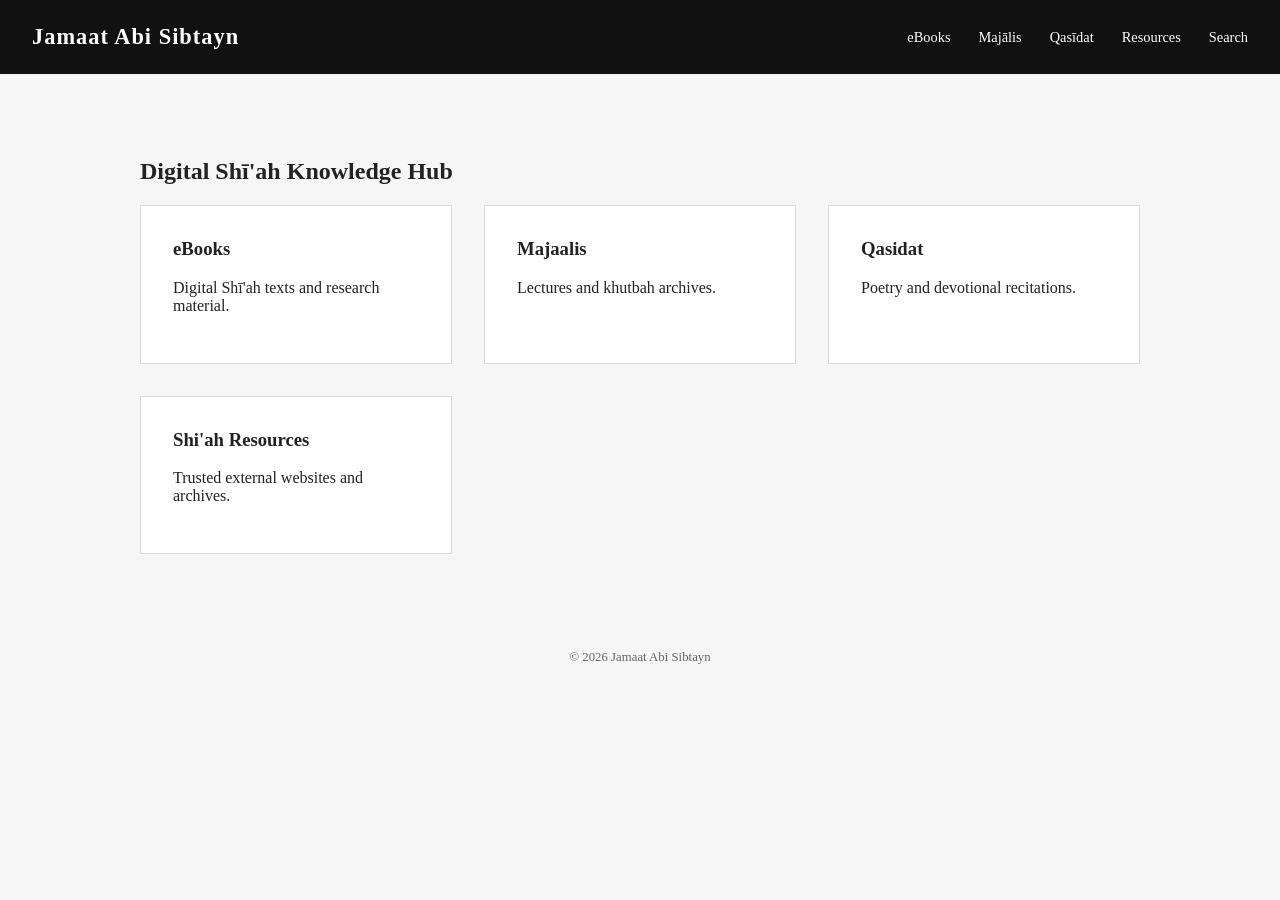
==== index.html @ 56733076 "Update index.html" ====
<!DOCTYPE html>
<html lang="en">
<head>
<meta charset="UTF-8">
<title>Jamaat Abi Sibtayn</title>
<link rel="stylesheet" href="style.css">
</head>
<body>

<header>
  <h1>Jamaat Abi Sibtayn</h1>
  <nav>
    <a href="ebooks.html">eBooks</a>
    <a href="majalis.html">Majālis</a>
    <a href="qasidat.html">Qasīdat</a>
    <a href="links.html">Resources</a>
    <a href="search.html">Search</a>
  </nav>
</header>

<main>
  <h2>Digital Shī'ah Knowledge Hub</h2>

  <div class="section-grid">
    <a href="ebooks.html" class="card">
      <h3>eBooks</h3>
      <p>Digital Shī'ah texts and research material.</p>
    </a>

    <a href="majalis.html" class="card">
      <h3>Majaalis</h3>
      <p>Lectures and khutbah archives.</p>
    </a>

    <a href="qasidat.html" class="card">
      <h3>Qasidat</h3>
      <p>Poetry and devotional recitations.</p>
    </a>

    <a href="links.html" class="card">
      <h3>Shi'ah Resources</h3>
      <p>Trusted external websites and archives.</p>
    </a>
  </div>
</main>

<footer>
  © 2026 Jamaat Abi Sibtayn
</footer>

</body>
</html>
---- style.css ----
body {
  font-family: Georgia, serif;
  margin: 0;
  background: #f6f6f6;
  color: #222;
}

header {
  background: #111;
  color: white;
  padding: 1.5rem 2rem;
  display: flex;
  justify-content: space-between;
  align-items: center;
}

header h1 {
  margin: 0;
  font-size: 1.4rem;
  letter-spacing: 1px;
}

nav a {
  color: white;
  text-decoration: none;
  margin-left: 1.5rem;
  font-size: 0.9rem;
}

main {
  padding: 4rem 2rem;
  max-width: 1000px;
  margin: auto;
}

.section-grid {
  display: grid;
  grid-template-columns: repeat(auto-fill, minmax(250px, 1fr));
  gap: 2rem;
}

.card {
  background: white;
  padding: 2rem;
  border: 1px solid #ddd;
  text-decoration: none;
  color: #222;
}

.card h3 {
  margin-top: 0;
}

.item {
  background: white;
  padding: 1rem;
  border: 1px solid #ddd;
  margin-bottom: 1rem;
}

.item h3 {
  margin-top: 0;
}

footer {
  text-align: center;
  padding: 2rem;
  font-size: 0.8rem;
  color: #666;
}

.search-container {
  max-width: 800px;
  margin: auto;
}
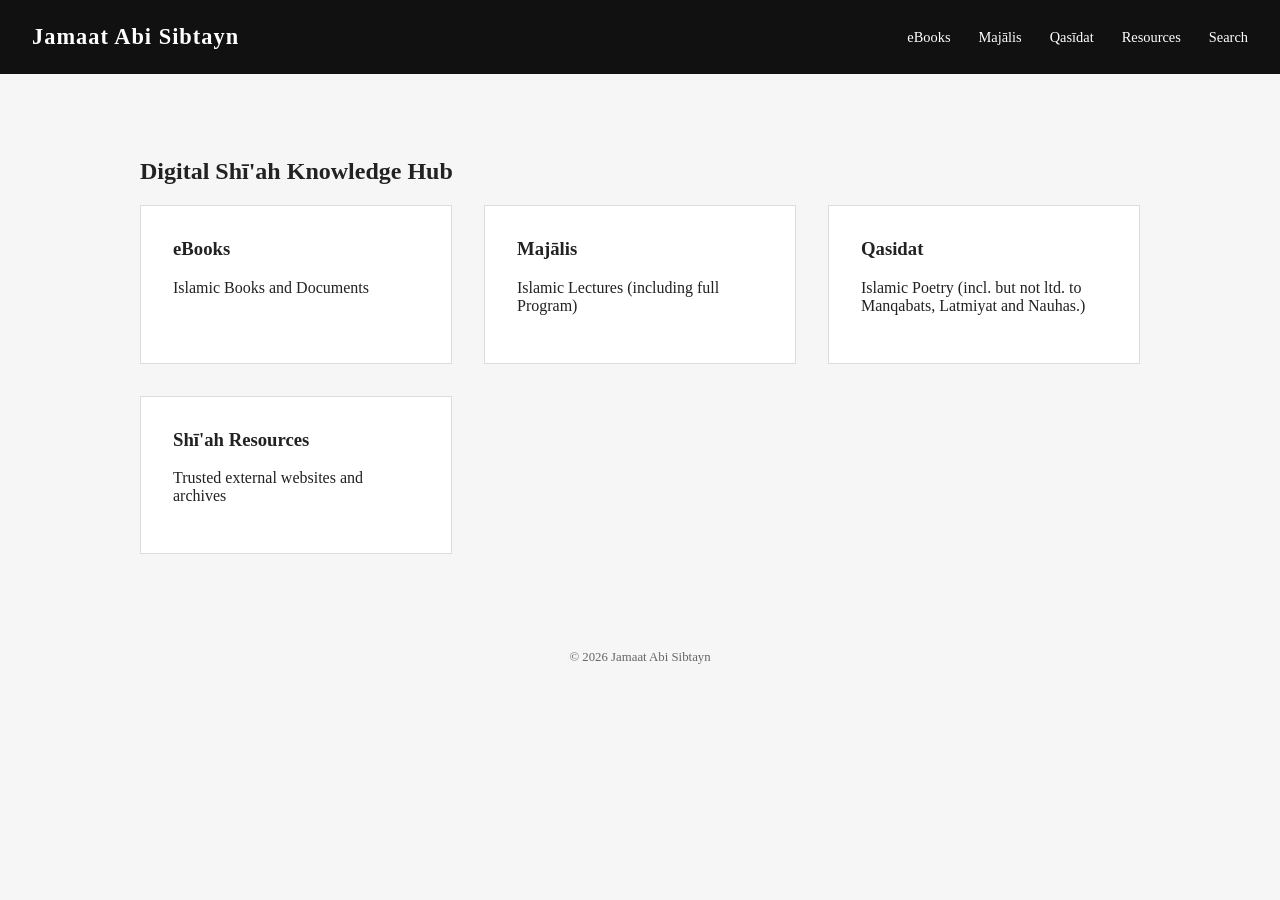
==== commit 33ec8068: "Update index.html" ====
--- a/index.html
+++ b/index.html
@@ -24,22 +24,22 @@
   <div class="section-grid">
     <a href="ebooks.html" class="card">
       <h3>eBooks</h3>
-      <p>Digital Shī'ah texts and research material.</p>
+      <p>Islamic Books and Documents</p>
     </a>
 
     <a href="majalis.html" class="card">
-      <h3>Majaalis</h3>
-      <p>Lectures and khutbah archives.</p>
+      <h3>Majālis</h3>
+      <p>Islamic Lectures (including full Program)</p>
     </a>
 
     <a href="qasidat.html" class="card">
       <h3>Qasidat</h3>
-      <p>Poetry and devotional recitations.</p>
+      <p>Islamic Poetry (incl. but not ltd. to Manqabats, Latmiyat and Nauhas.)</p>
     </a>
 
     <a href="links.html" class="card">
-      <h3>Shi'ah Resources</h3>
-      <p>Trusted external websites and archives.</p>
+      <h3>Shī'ah Resources</h3>
+      <p>Trusted external websites and archives</p>
     </a>
   </div>
 </main>
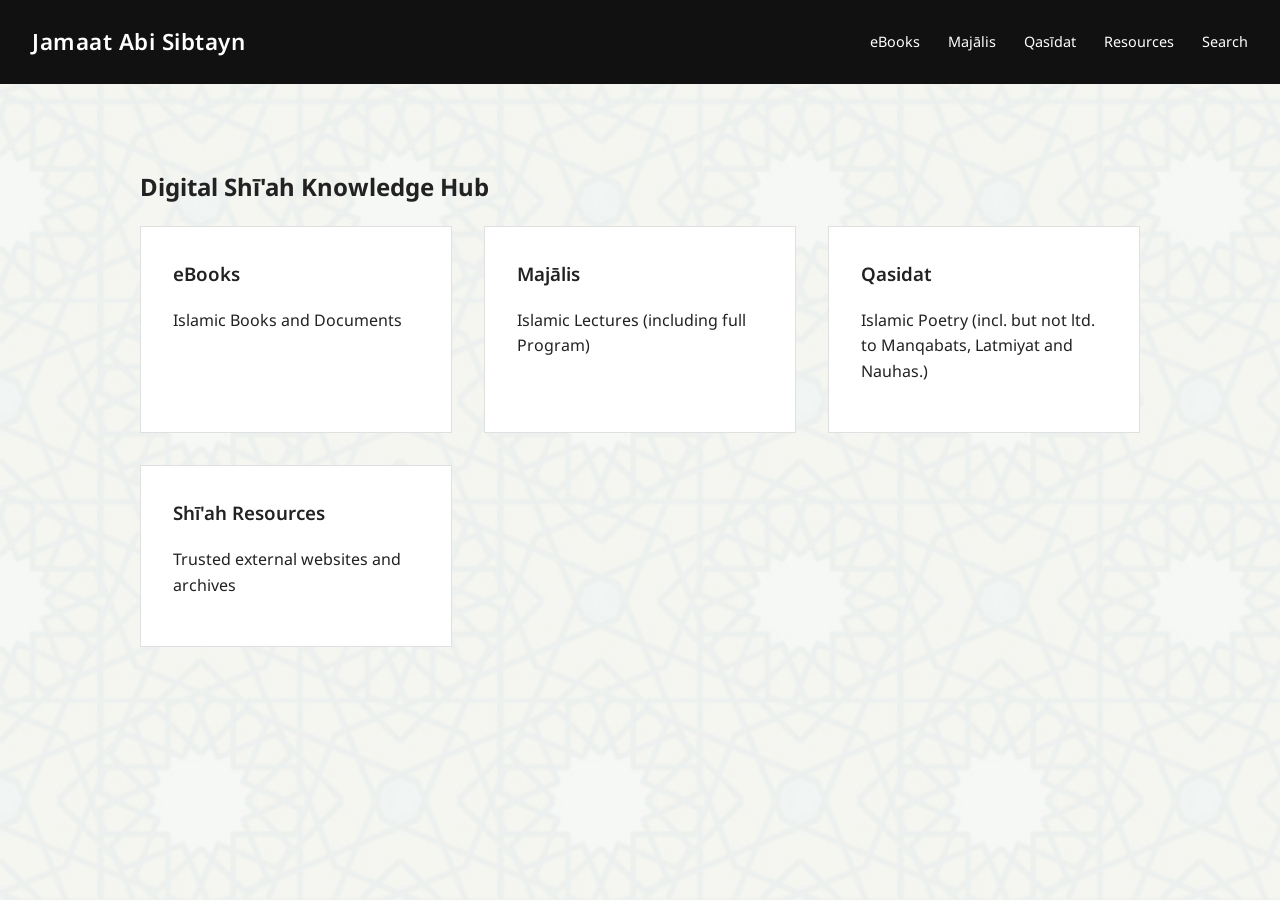
==== commit b553ca0b: "Update index.html" ====
--- a/index.html
+++ b/index.html
@@ -44,9 +44,6 @@
   </div>
 </main>
 
-<footer>
-  © 2026 Jamaat Abi Sibtayn
-</footer>
 
 </body>
 </html>
--- a/style.css
+++ b/style.css
@@ -1,9 +1,62 @@
+/* =========================
+   Noto Sans (Self-Hosted)
+   ========================= */
+
+@font-face {
+  font-family: 'Noto Sans';
+  src: url('NotoSans-Regular.woff2') format('woff2');
+  font-weight: 400;
+  font-style: normal;
+}
+
+@font-face {
+  font-family: 'Noto Sans';
+  src: url('NotoSans-Italic.woff2') format('woff2');
+  font-weight: 400;
+  font-style: italic;
+}
+
+@font-face {
+  font-family: 'Noto Sans';
+  src: url('NotoSans-SemiBold.woff2') format('woff2');
+  font-weight: 600;
+  font-style: normal;
+}
+
+@font-face {
+  font-family: 'Noto Sans';
+  src: url('NotoSans-Bold.woff2') format('woff2');
+  font-weight: 700;
+  font-style: normal;
+}
+
+@font-face {
+  font-family: 'Noto Sans';
+  src: url('NotoSans-BoldItalic.woff2') format('woff2');
+  font-weight: 700;
+  font-style: italic;
+}
+
+/* =========================
+   Base Layout
+   ========================= */
+
 body {
-  font-family: Georgia, serif;
+  font-family: 'Noto Sans', sans-serif;
   margin: 0;
-  background: #f6f6f6;
+  background-color: #f2f1ee;
+  background-image: url("arabic-tile.png");
+  background-repeat: repeat;
+  background-size: 400px;
   color: #222;
+  line-height: 1.6;
+  -webkit-font-smoothing: antialiased;
+  text-rendering: optimizeLegibility;
 }
+
+/* =========================
+   Header
+   ========================= */
 
 header {
   background: #111;
@@ -17,7 +70,8 @@
 header h1 {
   margin: 0;
   font-size: 1.4rem;
-  letter-spacing: 1px;
+  font-weight: 600;
+  letter-spacing: 0.5px;
 }
 
 nav a {
@@ -25,13 +79,26 @@
   text-decoration: none;
   margin-left: 1.5rem;
   font-size: 0.9rem;
+  font-weight: 500;
 }
+
+nav a:hover {
+  opacity: 0.8;
+}
+
+/* =========================
+   Main Content
+   ========================= */
 
 main {
   padding: 4rem 2rem;
   max-width: 1000px;
   margin: auto;
 }
+
+/* =========================
+   Section Cards (Homepage)
+   ========================= */
 
 .section-grid {
   display: grid;
@@ -42,25 +109,59 @@
 .card {
   background: white;
   padding: 2rem;
-  border: 1px solid #ddd;
+  border: 1px solid #e0e0e0;
   text-decoration: none;
   color: #222;
+  transition: 0.15s ease;
+}
+
+.card:hover {
+  border-color: #bbb;
 }
 
 .card h3 {
   margin-top: 0;
+  font-weight: 600;
 }
+
+/* =========================
+   Content Items (Books, Majalis, etc.)
+   ========================= */
 
 .item {
   background: white;
-  padding: 1rem;
-  border: 1px solid #ddd;
-  margin-bottom: 1rem;
+  padding: 1.5rem;
+  border: 1px solid #e0e0e0;
+  margin-bottom: 1.5rem;
 }
 
 .item h3 {
   margin-top: 0;
+  font-weight: 600;
 }
+
+.item a {
+  text-decoration: none;
+  font-weight: 500;
+  color: #111;
+}
+
+.item a:hover {
+  text-decoration: underline;
+}
+
+/* =========================
+   Search Page
+   ========================= */
+
+.search-container {
+  max-width: 800px;
+  margin: auto;
+}
+
+/* =========================
+   Footer
+   ========================= */
 
 footer {
   text-align: center;
@@ -68,8 +169,3 @@
   font-size: 0.8rem;
   color: #666;
 }
-
-.search-container {
-  max-width: 800px;
-  margin: auto;
-}
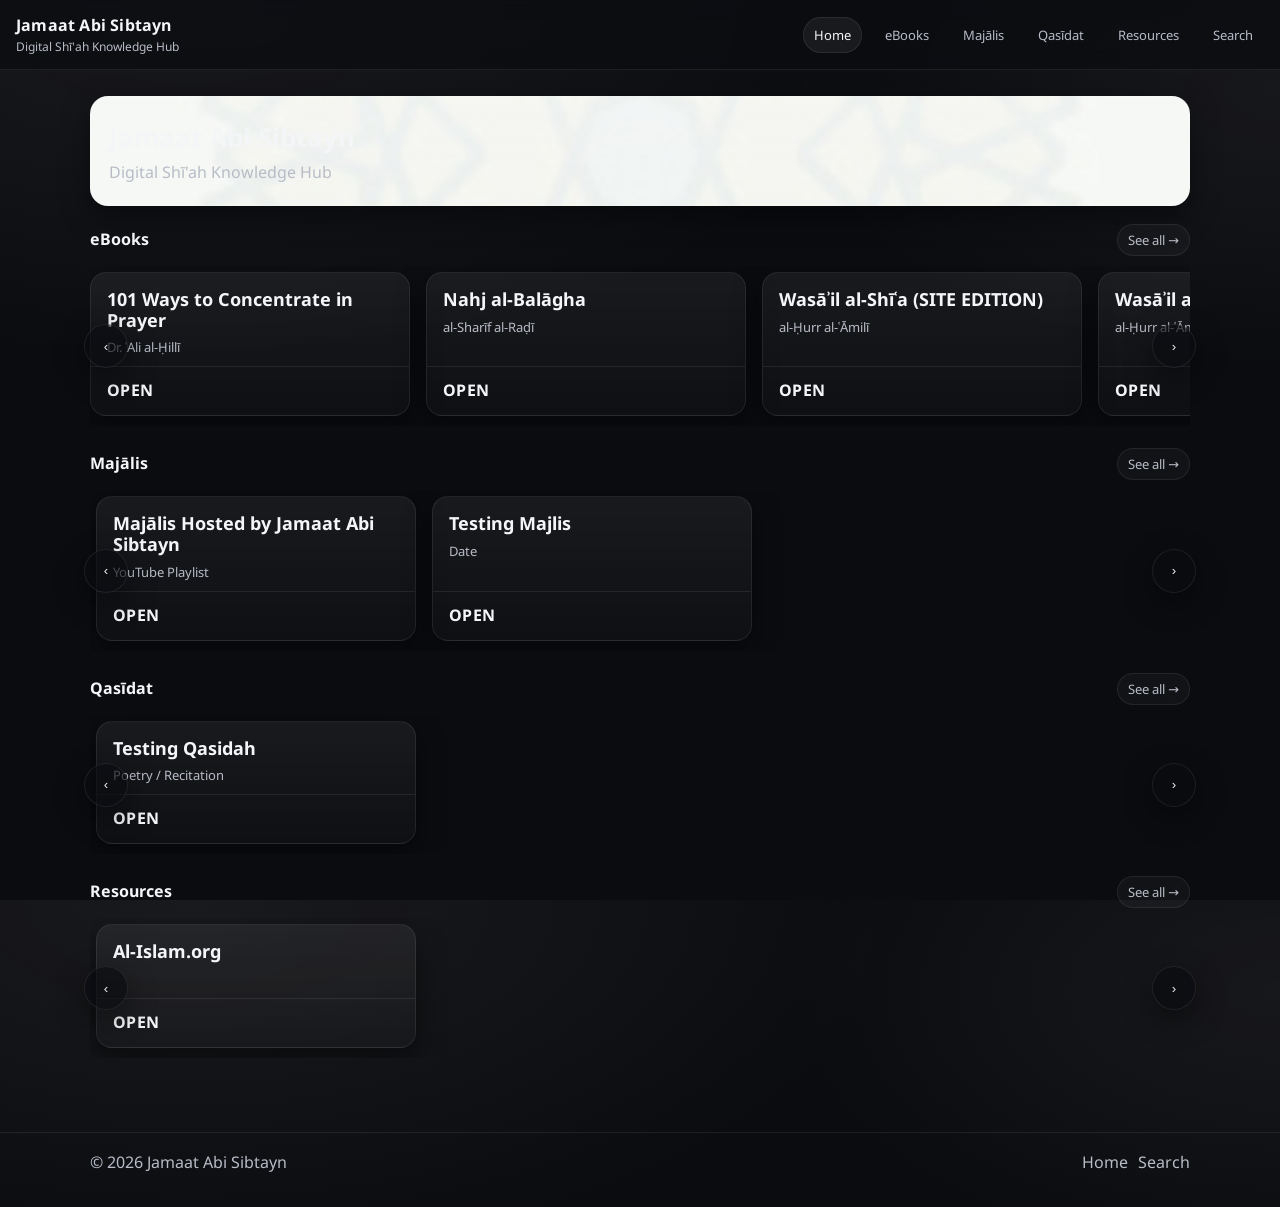
==== commit 950a3cb3: "redesign" ====
--- a/index.html
+++ b/index.html
@@ -2,48 +2,30 @@
 <html lang="en">
 <head>
 <meta charset="UTF-8">
-<title>Jamaat Abi Sibtayn</title>
+<meta name="viewport" content="width=device-width, initial-scale=1">
 <link rel="stylesheet" href="style.css">
 </head>
 <body>
+<div id="app">
 
-<header>
-  <h1>Jamaat Abi Sibtayn</h1>
-  <nav>
-    <a href="ebooks.html">eBooks</a>
-    <a href="majalis.html">Majālis</a>
-    <a href="qasidat.html">Qasīdat</a>
-    <a href="links.html">Resources</a>
-    <a href="search.html">Search</a>
-  </nav>
-</header>
+<main class="container">
+  <div class="hero">
+    <div class="hero-title">Jamaat Abi Sibtayn</div>
+    <div class="hero-sub">Digital Shī'ah Knowledge Hub</div>
+  </div>
 
-<main>
-  <h2>Digital Shī'ah Knowledge Hub</h2>
-
-  <div class="section-grid">
-    <a href="ebooks.html" class="card">
-      <h3>eBooks</h3>
-      <p>Islamic Books and Documents</p>
-    </a>
-
-    <a href="majalis.html" class="card">
-      <h3>Majālis</h3>
-      <p>Islamic Lectures (including full Program)</p>
-    </a>
-
-    <a href="qasidat.html" class="card">
-      <h3>Qasidat</h3>
-      <p>Islamic Poetry (incl. but not ltd. to Manqabats, Latmiyat and Nauhas.)</p>
-    </a>
-
-    <a href="links.html" class="card">
-      <h3>Shī'ah Resources</h3>
-      <p>Trusted external websites and archives</p>
-    </a>
-  </div>
+  <div id="home-rows" class="rows"></div>
 </main>
 
+<script>
+  window.addEventListener("DOMContentLoaded", async () => {
+    await ABI.mountChrome("home");
+    await ABI_RENDER.renderHome();
+  });
+</script>
 
+</div>
+<script src="site.js"></script>
+<script src="render.js"></script>
 </body>
 </html>
--- a/style.css
+++ b/style.css
@@ -41,131 +41,270 @@
    Base Layout
    ========================= */
 
-body {
-  font-family: 'Noto Sans', sans-serif;
-  margin: 0;
-  background-color: #f2f1ee;
-  background-image: url("arabic-tile.png");
-  background-repeat: repeat;
-  background-size: 400px;
-  color: #222;
-  line-height: 1.6;
-  -webkit-font-smoothing: antialiased;
-  text-rendering: optimizeLegibility;
-}
-
-/* =========================
-   Header
-   ========================= */
-
-header {
-  background: #111;
-  color: white;
-  padding: 1.5rem 2rem;
-  display: flex;
+
+:root{
+  --bg: #0b0c10;
+  --panel: #10121a;
+  --panel2: #0f1118;
+  --text: #f4f5f7;
+  --muted: #b8bcc6;
+  --stroke: rgba(255,255,255,.08);
+  --shadow: 0 10px 30px rgba(0,0,0,.45);
+}
+
+*{ box-sizing: border-box; }
+
+html,body{
+  height:100%;
+}
+
+body{
+  margin:0;
+  font-family: "Noto Sans", system-ui, -apple-system, Segoe UI, Roboto, Arial, sans-serif;
+  background:
+    radial-gradient(1200px 600px at 15% 0%, rgba(255,255,255,.06), transparent 60%),
+    radial-gradient(900px 500px at 100% 10%, rgba(255,255,255,.05), transparent 55%),
+    var(--bg);
+  color: var(--text);
+}
+
+a{ color: inherit; text-decoration: none; }
+
+.container{
+  width: min(1100px, calc(100% - 32px));
+  margin: 0 auto;
+  padding: 18px 0 40px;
+}
+
+.site-header{
+  position: sticky;
+  top: 0;
+  z-index: 50;
+  backdrop-filter: blur(10px);
+  background: rgba(11,12,16,.75);
+  border-bottom: 1px solid var(--stroke);
+  display:flex;
+  align-items:center;
   justify-content: space-between;
-  align-items: center;
-}
-
-header h1 {
-  margin: 0;
-  font-size: 1.4rem;
-  font-weight: 600;
-  letter-spacing: 0.5px;
-}
-
-nav a {
-  color: white;
-  text-decoration: none;
-  margin-left: 1.5rem;
-  font-size: 0.9rem;
-  font-weight: 500;
-}
-
-nav a:hover {
-  opacity: 0.8;
-}
-
-/* =========================
-   Main Content
-   ========================= */
-
-main {
-  padding: 4rem 2rem;
-  max-width: 1000px;
-  margin: auto;
-}
-
-/* =========================
-   Section Cards (Homepage)
-   ========================= */
-
-.section-grid {
-  display: grid;
-  grid-template-columns: repeat(auto-fill, minmax(250px, 1fr));
-  gap: 2rem;
-}
-
-.card {
-  background: white;
-  padding: 2rem;
-  border: 1px solid #e0e0e0;
-  text-decoration: none;
-  color: #222;
-  transition: 0.15s ease;
-}
-
-.card:hover {
-  border-color: #bbb;
-}
-
-.card h3 {
-  margin-top: 0;
-  font-weight: 600;
-}
-
-/* =========================
-   Content Items (Books, Majalis, etc.)
-   ========================= */
-
-.item {
-  background: white;
-  padding: 1.5rem;
-  border: 1px solid #e0e0e0;
-  margin-bottom: 1.5rem;
-}
-
-.item h3 {
-  margin-top: 0;
-  font-weight: 600;
-}
-
-.item a {
-  text-decoration: none;
-  font-weight: 500;
-  color: #111;
-}
-
-.item a:hover {
-  text-decoration: underline;
-}
-
-/* =========================
-   Search Page
-   ========================= */
-
-.search-container {
-  max-width: 800px;
-  margin: auto;
-}
-
-/* =========================
-   Footer
-   ========================= */
-
-footer {
-  text-align: center;
-  padding: 2rem;
-  font-size: 0.8rem;
-  color: #666;
-}
+  gap: 16px;
+  padding: 14px 16px;
+}
+
+.brand{ display:flex; flex-direction:column; gap: 2px; }
+.brand-title{ font-size: 16px; font-weight: 700; letter-spacing: .2px; }
+.brand-tagline{ font-size: 12px; color: var(--muted); }
+
+.site-nav{
+  display:flex;
+  gap: 12px;
+  flex-wrap: wrap;
+  justify-content: flex-end;
+}
+.site-nav a{
+  font-size: 13px;
+  color: var(--muted);
+  padding: 8px 10px;
+  border-radius: 999px;
+  border: 1px solid transparent;
+}
+.site-nav a:hover{
+  color: var(--text);
+  border-color: var(--stroke);
+  background: rgba(255,255,255,.03);
+}
+.site-nav a.active{
+  color: var(--text);
+  border-color: var(--stroke);
+  background: rgba(255,255,255,.06);
+}
+
+.hero{
+  background:
+    linear-gradient(180deg, rgba(255,255,255,.05), rgba(255,255,255,.02)),
+    url("arabic-tile.png");
+  background-size: cover;
+  background-position: center;
+  border: 1px solid var(--stroke);
+  border-radius: 18px;
+  padding: 22px 18px;
+  box-shadow: var(--shadow);
+  margin-top: 8px;
+}
+.hero-title{ font-size: 26px; font-weight: 800; }
+.hero-sub{ margin-top: 6px; color: var(--muted); }
+
+.rows{ display:flex; flex-direction:column; gap: 22px; margin-top: 18px; }
+
+.row-header{
+  display:flex;
+  align-items: baseline;
+  justify-content: space-between;
+  gap: 12px;
+  margin: 0 0 10px;
+}
+.row-header h2{
+  margin:0;
+  font-size: 16px;
+  font-weight: 800;
+}
+.see-all{
+  font-size: 13px;
+  color: var(--muted);
+  padding: 6px 10px;
+  border-radius: 999px;
+  border: 1px solid var(--stroke);
+  background: rgba(255,255,255,.03);
+}
+.see-all:hover{ color: var(--text); background: rgba(255,255,255,.06); }
+
+.row-shell{
+  position: relative;
+}
+
+.carousel{
+  display:flex;
+  gap: 16px;
+  overflow-x: auto;
+  padding: 6px 6px 10px;
+  scroll-snap-type: x mandatory;
+  scrollbar-width: thin;
+}
+.carousel::-webkit-scrollbar{ height: 10px; }
+.carousel::-webkit-scrollbar-thumb{ background: rgba(255,255,255,.12); border-radius: 999px; }
+.carousel::-webkit-scrollbar-track{ background: rgba(255,255,255,.03); border-radius: 999px; }
+
+.row-btn{
+  position:absolute;
+  top: 50%;
+  transform: translateY(-50%);
+  width: 44px;
+  height: 44px;
+  border-radius: 999px;
+  border: 1px solid var(--stroke);
+  background: rgba(10,12,16,.65);
+  color: var(--text);
+  box-shadow: var(--shadow);
+  cursor:pointer;
+}
+.row-btn:hover{ background: rgba(255,255,255,.08); }
+.row-btn.left{ left: -6px; }
+.row-btn.right{ right: -6px; }
+
+.card{
+  min-width: 320px;
+  max-width: 320px;
+  background: linear-gradient(180deg, rgba(255,255,255,.06), rgba(255,255,255,.02));
+  border: 1px solid var(--stroke);
+  border-radius: 16px;
+  box-shadow: var(--shadow);
+  scroll-snap-align: start;
+  overflow:hidden;
+  display:flex;
+  flex-direction: column;
+  justify-content: space-between;
+}
+.card-body{
+  padding: 16px 16px 10px;
+}
+.card-title{
+  margin: 0 0 8px;
+  font-size: 18px;
+  font-weight: 800;
+  line-height: 1.15;
+}
+.card-meta{
+  font-size: 13px;
+  color: var(--muted);
+}
+.muted{ color: var(--muted); }
+
+.card-open{
+  display:block;
+  padding: 12px 16px 14px;
+  border-top: 1px solid var(--stroke);
+  font-weight: 800;
+  letter-spacing: .3px;
+}
+.card-open:hover{
+  background: rgba(255,255,255,.06);
+}
+
+.page-title{
+  margin: 14px 0 14px;
+  font-size: 22px;
+  font-weight: 900;
+}
+
+.grid{
+  display:grid;
+  grid-template-columns: repeat(auto-fill, minmax(280px, 1fr));
+  gap: 16px;
+}
+.grid .card{
+  min-width: 0;
+  max-width: none;
+}
+
+.searchbar{
+  border: 1px solid var(--stroke);
+  background: rgba(255,255,255,.03);
+  border-radius: 16px;
+  padding: 12px;
+  display:flex;
+  align-items:center;
+  gap: 10px;
+  margin-bottom: 18px;
+}
+.search-input{
+  flex: 1;
+  border: 1px solid var(--stroke);
+  border-radius: 12px;
+  padding: 12px 12px;
+  background: rgba(0,0,0,.25);
+  color: var(--text);
+  outline: none;
+}
+.search-input:focus{
+  border-color: rgba(255,255,255,.18);
+}
+.search-status{
+  font-size: 12px;
+  color: var(--muted);
+  white-space: nowrap;
+}
+
+.results{ display:flex; flex-direction:column; gap: 22px; }
+.results-block .grid{ margin-top: 10px; }
+
+.site-footer{
+  margin-top: 34px;
+  border-top: 1px solid var(--stroke);
+  padding: 18px 0 34px;
+  color: var(--muted);
+}
+.footer-inner{
+  width: min(1100px, calc(100% - 32px));
+  margin: 0 auto;
+  display:flex;
+  align-items:center;
+  justify-content: space-between;
+  gap: 14px;
+  flex-wrap: wrap;
+}
+.footer-links{ display:flex; gap: 10px; }
+.footer-links a{ color: var(--muted); }
+.footer-links a:hover{ color: var(--text); }
+
+.empty{
+  border: 1px dashed rgba(255,255,255,.16);
+  border-radius: 16px;
+  padding: 18px;
+  color: var(--muted);
+  background: rgba(255,255,255,.02);
+}
+
+@media (max-width: 680px){
+  .row-btn{ display:none; }
+  .card{ min-width: 280px; }
+  .hero-title{ font-size: 22px; }
+}
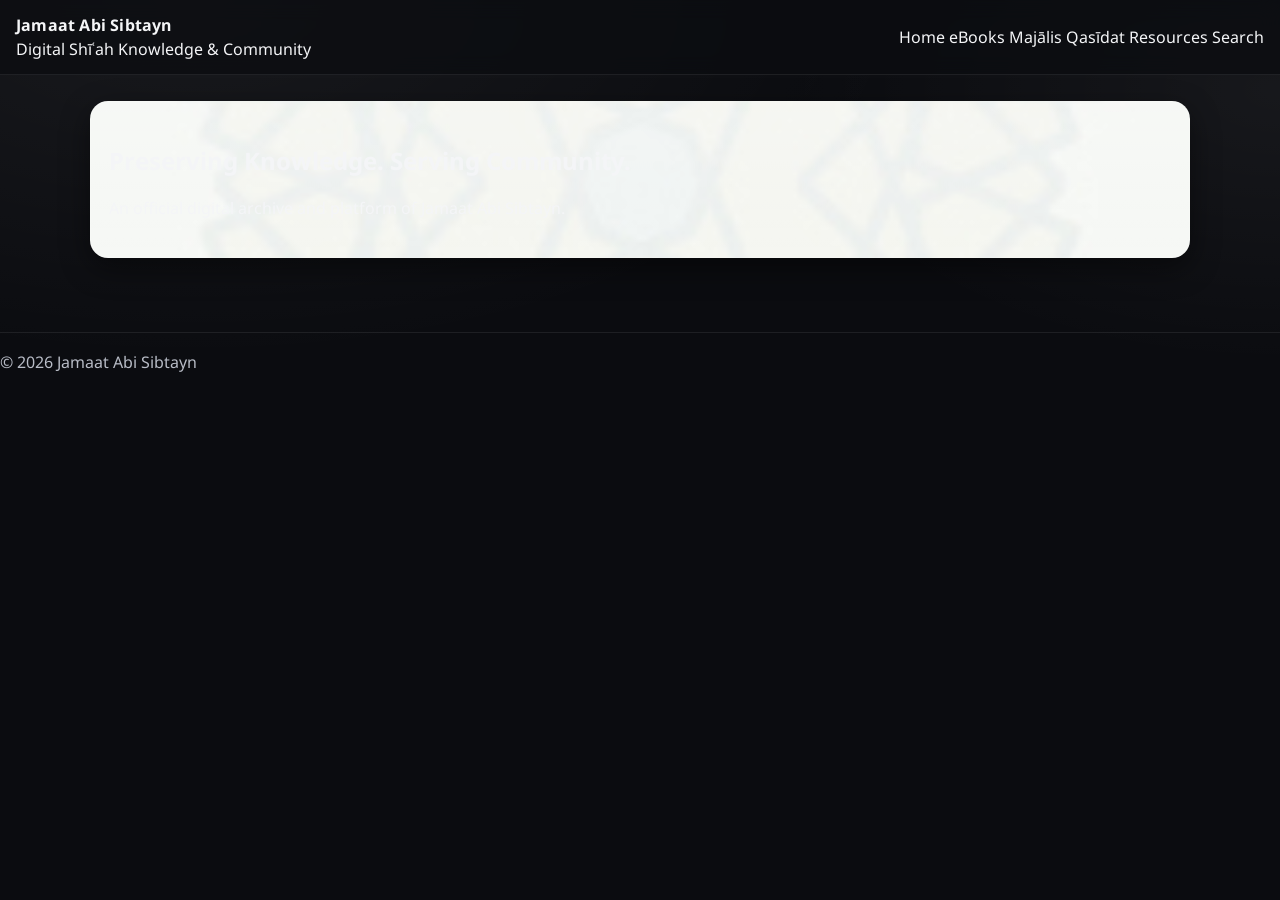
==== commit 78be08f8: "Update index.html" ====
--- a/index.html
+++ b/index.html
@@ -3,29 +3,45 @@
 <head>
 <meta charset="UTF-8">
 <meta name="viewport" content="width=device-width, initial-scale=1">
+<title>Jamaat Abi Sibtayn</title>
 <link rel="stylesheet" href="style.css">
 </head>
 <body>
-<div id="app">
+
+<header class="site-header">
+  <div class="brand">
+    <div class="brand-title">Jamaat Abi Sibtayn</div>
+    <div class="brand-sub">Digital Shīʿah Knowledge & Community</div>
+  </div>
+  <nav>
+    <a href="index.html">Home</a>
+    <a href="ebooks.html">eBooks</a>
+    <a href="majalis.html">Majālis</a>
+    <a href="qasidat.html">Qasīdat</a>
+    <a href="links.html">Resources</a>
+    <a href="search.html">Search</a>
+  </nav>
+</header>
 
 <main class="container">
-  <div class="hero">
-    <div class="hero-title">Jamaat Abi Sibtayn</div>
-    <div class="hero-sub">Digital Shī'ah Knowledge Hub</div>
-  </div>
 
-  <div id="home-rows" class="rows"></div>
+<section class="hero">
+  <h1>Preserving Knowledge. Serving Community.</h1>
+  <p>An official digital archive and platform of Jamaat Abi Sibtayn.</p>
+</section>
+
+<div id="home-sections"></div>
+
 </main>
 
+<footer class="site-footer">
+  © 2026 Jamaat Abi Sibtayn
+</footer>
+
+<script src="render.js"></script>
 <script>
-  window.addEventListener("DOMContentLoaded", async () => {
-    await ABI.mountChrome("home");
-    await ABI_RENDER.renderHome();
-  });
+renderHome();
 </script>
 
-</div>
-<script src="site.js"></script>
-<script src="render.js"></script>
 </body>
 </html>
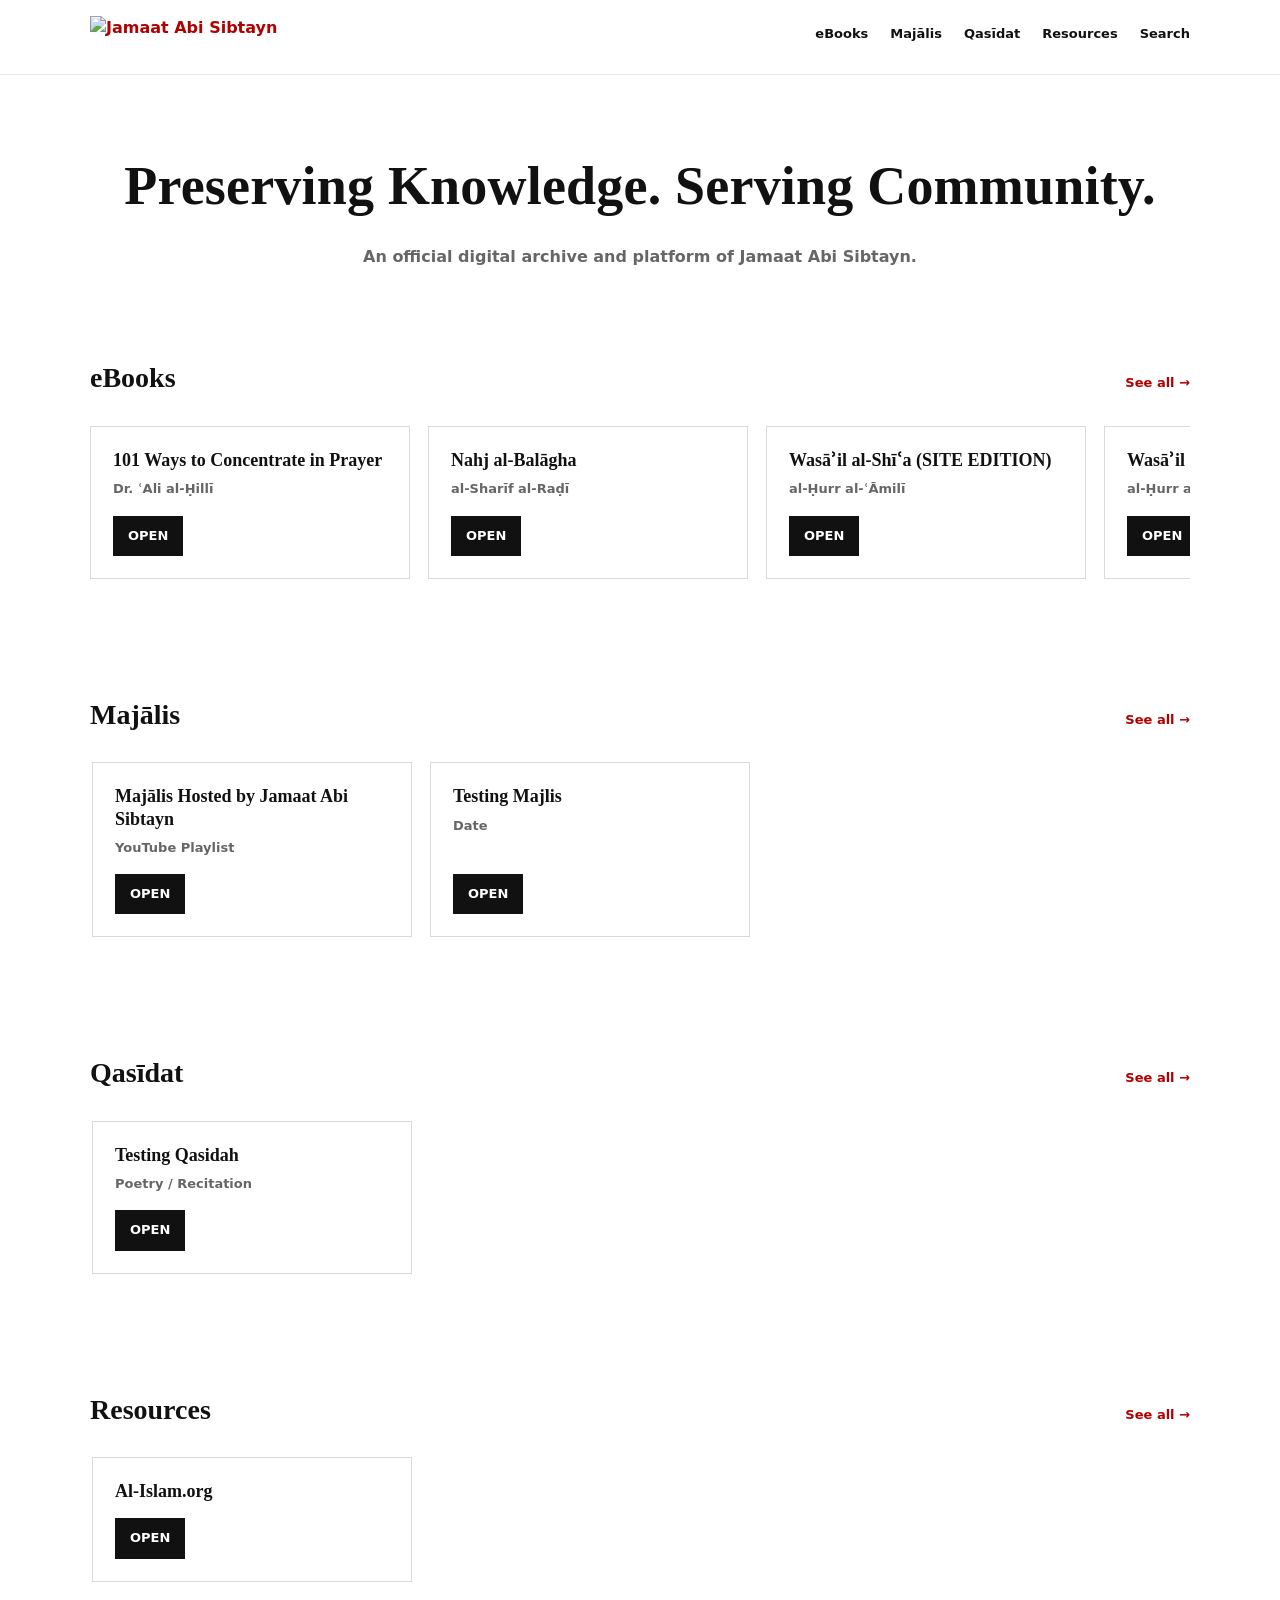
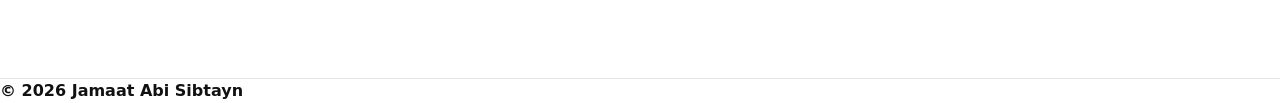
==== commit 1a43bb19: "Update index.html" ====
--- a/index.html
+++ b/index.html
@@ -9,18 +9,21 @@
 <body>
 
 <header class="site-header">
-  <div class="brand">
-    <div class="brand-title">Jamaat Abi Sibtayn</div>
-    <div class="brand-sub">Digital Shīʿah Knowledge & Community</div>
+  <div class="container">
+
+    <a href="index.html" class="logo-link">
+      <img src="logo.png" alt="Jamaat Abi Sibtayn">
+    </a>
+
+    <nav>
+      <a href="ebooks.html">eBooks</a>
+      <a href="majalis.html">Majālis</a>
+      <a href="qasidat.html">Qasīdat</a>
+      <a href="resources.html">Resources</a>
+      <a href="search.html">Search</a>
+    </nav>
+
   </div>
-  <nav>
-    <a href="index.html">Home</a>
-    <a href="ebooks.html">eBooks</a>
-    <a href="majalis.html">Majālis</a>
-    <a href="qasidat.html">Qasīdat</a>
-    <a href="links.html">Resources</a>
-    <a href="search.html">Search</a>
-  </nav>
 </header>
 
 <main class="container">
--- a/style.css
+++ b/style.css
@@ -1,310 +1,426 @@
-/* =========================
-   Noto Sans (Self-Hosted)
-   ========================= */
-
-@font-face {
-  font-family: 'Noto Sans';
-  src: url('NotoSans-Regular.woff2') format('woff2');
-  font-weight: 400;
+/* =========================================================
+   Jamaat Abi Sibtayn — JSTOR-like Academic Theme
+   Fonts:
+   - NotoSansKR-SemiBold.ttf (UI/body)
+   - NotoSerifJP-SemiBold.ttf (headings)
+   ========================================================= */
+
+/* -------------------------
+   Fonts
+   ------------------------- */
+@font-face{
+  font-family: "JASans";
+  src: url("NotoSansKR-SemiBold.ttf") format("truetype");
+  font-weight: 600;
   font-style: normal;
-}
-
-@font-face {
-  font-family: 'Noto Sans';
-  src: url('NotoSans-Italic.woff2') format('woff2');
-  font-weight: 400;
-  font-style: italic;
-}
-
-@font-face {
-  font-family: 'Noto Sans';
-  src: url('NotoSans-SemiBold.woff2') format('woff2');
+  font-display: swap;
+}
+
+@font-face{
+  font-family: "JASerif";
+  src: url("NotoSerifJP-SemiBold.ttf") format("truetype");
   font-weight: 600;
   font-style: normal;
-}
-
-@font-face {
-  font-family: 'Noto Sans';
-  src: url('NotoSans-Bold.woff2') format('woff2');
-  font-weight: 700;
-  font-style: normal;
-}
-
-@font-face {
-  font-family: 'Noto Sans';
-  src: url('NotoSans-BoldItalic.woff2') format('woff2');
-  font-weight: 700;
-  font-style: italic;
-}
-
-/* =========================
-   Base Layout
-   ========================= */
-
-
+  font-display: swap;
+}
+
+/* -------------------------
+   Theme Tokens (JSTOR-ish)
+   ------------------------- */
 :root{
-  --bg: #0b0c10;
-  --panel: #10121a;
-  --panel2: #0f1118;
-  --text: #f4f5f7;
-  --muted: #b8bcc6;
-  --stroke: rgba(255,255,255,.08);
-  --shadow: 0 10px 30px rgba(0,0,0,.45);
-}
-
+  --bg: #ffffff;
+  --paper: #ffffff;
+  --ink: #111111;
+  --muted: #666666;
+  --line: #e6e6e6;
+  --line2: #d9d9d9;
+
+  --accent: #b10000;      /* JSTOR-ish red */
+  --accent2: #cc0000;     /* hover red */
+
+  --btn: #111111;         /* black button */
+  --btnText: #ffffff;
+  --btnHover: var(--accent);
+
+  --maxw: 1100px;
+}
+
+/* -------------------------
+   Base
+   ------------------------- */
 *{ box-sizing: border-box; }
 
-html,body{
-  height:100%;
-}
+html, body{ height:100%; }
 
 body{
   margin:0;
-  font-family: "Noto Sans", system-ui, -apple-system, Segoe UI, Roboto, Arial, sans-serif;
-  background:
-    radial-gradient(1200px 600px at 15% 0%, rgba(255,255,255,.06), transparent 60%),
-    radial-gradient(900px 500px at 100% 10%, rgba(255,255,255,.05), transparent 55%),
-    var(--bg);
-  color: var(--text);
-}
-
-a{ color: inherit; text-decoration: none; }
+  background: var(--bg);
+  color: var(--ink);
+  font-family: "JASans", system-ui, -apple-system, Segoe UI, Roboto, Arial, sans-serif;
+  font-weight: 600;
+  line-height: 1.55;
+}
+
+a{
+  color: var(--accent);
+  text-decoration: none;
+}
+a:hover{
+  color: var(--accent2);
+  text-decoration: underline;
+}
 
 .container{
-  width: min(1100px, calc(100% - 32px));
+  width: min(var(--maxw), calc(100% - 48px));
   margin: 0 auto;
-  padding: 18px 0 40px;
-}
-
+}
+
+/* -------------------------
+   Header (clean + thin line)
+   ------------------------- */
 .site-header{
-  position: sticky;
-  top: 0;
-  z-index: 50;
-  backdrop-filter: blur(10px);
-  background: rgba(11,12,16,.75);
-  border-bottom: 1px solid var(--stroke);
-  display:flex;
-  align-items:center;
+  background: #ffffff;
+  border-bottom: 1px solid #e6e6e6;
+}
+
+.site-header .container{
+  padding: 16px 0;
+  display:flex;
+  align-items:center;
+  justify-content: space-between;
+}
+
+/* LOGO */
+.logo-link{
+  display:flex;
+  align-items:center;
+  text-decoration:none;
+}
+
+.logo-link img{
+  height: 42px;
+  transition: filter .15s ease;
+}
+
+/* hover → red */
+.logo-link:hover img{
+  filter: brightness(0) saturate(100%) invert(16%) sepia(98%) saturate(7484%) hue-rotate(0deg) brightness(88%) contrast(106%);
+}
+
+/* NAV */
+.site-header nav{
+  display:flex;
+  gap: 22px;
+  align-items:center;
+}
+
+.site-header nav a{
+  font-size: 13px;
+  font-weight: 600;
+  color: #111;
+  text-decoration:none;
+  border-bottom: 2px solid transparent;
+  padding-bottom: 4px;
+}
+
+.site-header nav a:hover{
+  color: #b10000;
+  border-bottom-color: #b10000;
+}
+
+/* Optional "active" highlight if you add class="active" in HTML */
+.site-header nav a.active{
+  color: var(--accent);
+  border-bottom-color: var(--accent);
+}
+
+/* -------------------------
+   Hero (JSTOR-like spacing)
+   ------------------------- */
+.hero{
+  padding: 70px 0 40px;
+  border-bottom: 1px solid transparent;
+}
+
+.hero h1{
+  margin: 0;
+  font-family: "JASerif", Georgia, "Times New Roman", serif;
+  font-weight: 600;
+  font-size: clamp(34px, 4.5vw, 54px);
+  letter-spacing: .2px;
+  color: var(--ink);
+  text-align: center;
+}
+
+.hero p{
+  margin: 16px auto 0;
+  max-width: 760px;
+  color: var(--muted);
+  font-size: 16px;
+  text-align: center;
+}
+
+/* -------------------------
+   Section Layout (big air)
+   ------------------------- */
+.section{
+  padding: 46px 0 0;
+}
+
+.section + .section{
+  margin-top: 52px;
+}
+
+.section-header{
+  display:flex;
+  align-items: baseline;
   justify-content: space-between;
   gap: 16px;
-  padding: 14px 16px;
-}
-
-.brand{ display:flex; flex-direction:column; gap: 2px; }
-.brand-title{ font-size: 16px; font-weight: 700; letter-spacing: .2px; }
-.brand-tagline{ font-size: 12px; color: var(--muted); }
-
-.site-nav{
-  display:flex;
-  gap: 12px;
-  flex-wrap: wrap;
-  justify-content: flex-end;
-}
-.site-nav a{
-  font-size: 13px;
-  color: var(--muted);
-  padding: 8px 10px;
-  border-radius: 999px;
-  border: 1px solid transparent;
-}
-.site-nav a:hover{
-  color: var(--text);
-  border-color: var(--stroke);
-  background: rgba(255,255,255,.03);
-}
-.site-nav a.active{
-  color: var(--text);
-  border-color: var(--stroke);
-  background: rgba(255,255,255,.06);
-}
-
-.hero{
-  background:
-    linear-gradient(180deg, rgba(255,255,255,.05), rgba(255,255,255,.02)),
-    url("arabic-tile.png");
-  background-size: cover;
-  background-position: center;
-  border: 1px solid var(--stroke);
-  border-radius: 18px;
-  padding: 22px 18px;
-  box-shadow: var(--shadow);
-  margin-top: 8px;
-}
-.hero-title{ font-size: 26px; font-weight: 800; }
-.hero-sub{ margin-top: 6px; color: var(--muted); }
-
-.rows{ display:flex; flex-direction:column; gap: 22px; margin-top: 18px; }
-
-.row-header{
-  display:flex;
-  align-items: baseline;
-  justify-content: space-between;
-  gap: 12px;
-  margin: 0 0 10px;
-}
-.row-header h2{
+  margin-bottom: 16px;
+}
+
+.section-header h2{
   margin:0;
-  font-size: 16px;
-  font-weight: 800;
-}
+  font-family: "JASerif", Georgia, "Times New Roman", serif;
+  font-weight: 600;
+  font-size: 28px;
+  color: var(--ink);
+}
+
+.section-desc{
+  margin: 6px 0 18px;
+  color: var(--muted);
+  font-size: 14px;
+  max-width: 860px;
+}
+
+/* See all → */
 .see-all{
-  font-size: 13px;
-  color: var(--muted);
-  padding: 6px 10px;
-  border-radius: 999px;
-  border: 1px solid var(--stroke);
-  background: rgba(255,255,255,.03);
-}
-.see-all:hover{ color: var(--text); background: rgba(255,255,255,.06); }
-
-.row-shell{
-  position: relative;
-}
-
+  display:inline-flex;
+  align-items:center;
+  gap: 8px;
+  font-size: 13px;
+  font-weight: 600;
+  color: var(--accent);
+  text-decoration: none;
+}
+.see-all:hover{
+  color: var(--accent2);
+  text-decoration: underline;
+}
+
+/* -------------------------
+   Cards — clean, boxed, academic
+   ------------------------- */
 .carousel{
   display:flex;
-  gap: 16px;
+  gap: 18px;
   overflow-x: auto;
-  padding: 6px 6px 10px;
+  padding: 10px 2px 16px;
   scroll-snap-type: x mandatory;
-  scrollbar-width: thin;
-}
+}
+
+/* nicer scroll on touch devices */
 .carousel::-webkit-scrollbar{ height: 10px; }
-.carousel::-webkit-scrollbar-thumb{ background: rgba(255,255,255,.12); border-radius: 999px; }
-.carousel::-webkit-scrollbar-track{ background: rgba(255,255,255,.03); border-radius: 999px; }
-
-.row-btn{
-  position:absolute;
-  top: 50%;
-  transform: translateY(-50%);
-  width: 44px;
-  height: 44px;
-  border-radius: 999px;
-  border: 1px solid var(--stroke);
-  background: rgba(10,12,16,.65);
-  color: var(--text);
-  box-shadow: var(--shadow);
-  cursor:pointer;
-}
-.row-btn:hover{ background: rgba(255,255,255,.08); }
-.row-btn.left{ left: -6px; }
-.row-btn.right{ right: -6px; }
+.carousel::-webkit-scrollbar-thumb{ background: #cfcfcf; border-radius: 999px; }
+.carousel::-webkit-scrollbar-track{ background: #f2f2f2; border-radius: 999px; }
 
 .card{
+  background: var(--paper);
+  border: 1px solid var(--line2);
   min-width: 320px;
   max-width: 320px;
-  background: linear-gradient(180deg, rgba(255,255,255,.06), rgba(255,255,255,.02));
-  border: 1px solid var(--stroke);
-  border-radius: 16px;
-  box-shadow: var(--shadow);
+  padding: 22px;
   scroll-snap-align: start;
-  overflow:hidden;
+
   display:flex;
   flex-direction: column;
   justify-content: space-between;
-}
-.card-body{
-  padding: 16px 16px 10px;
-}
-.card-title{
+
+  transition: border-color .15s ease, transform .15s ease;
+}
+
+.card:hover{
+  border-color: #bfbfbf;
+  transform: translateY(-1px);
+}
+
+.card h3{
   margin: 0 0 8px;
+  font-family: "JASerif", Georgia, "Times New Roman", serif;
+  font-weight: 600;
   font-size: 18px;
-  font-weight: 800;
-  line-height: 1.15;
-}
+  color: var(--ink);
+  line-height: 1.25;
+}
+
 .card-meta{
   font-size: 13px;
   color: var(--muted);
-}
-.muted{ color: var(--muted); }
-
-.card-open{
-  display:block;
-  padding: 12px 16px 14px;
-  border-top: 1px solid var(--stroke);
-  font-weight: 800;
-  letter-spacing: .3px;
-}
-.card-open:hover{
-  background: rgba(255,255,255,.06);
-}
-
+  margin-bottom: 16px;
+}
+
+/* -------------------------
+   Buttons — black → red on hover (your ask)
+   ------------------------- */
+.btn{
+  display:inline-flex;
+  align-items:center;
+  justify-content:center;
+  gap: 10px;
+  padding: 10px 14px;
+  border: 1px solid var(--btn);
+  background: var(--btn);
+  color: var(--btnText);
+  font-size: 13px;
+  font-weight: 600;
+  text-decoration:none;
+  cursor:pointer;
+  user-select:none;
+  transition: background .15s ease, border-color .15s ease, color .15s ease;
+}
+
+.btn:hover{
+  background: var(--btnHover);
+  border-color: var(--btnHover);
+  color: #fff;
+  text-decoration:none;
+}
+
+/* If your cards just have <a>OPEN</a>, style those like JSTOR buttons */
+.card a,
+.card .card-open,
+.card .open{
+  display:inline-flex;
+  align-items:center;
+  justify-content:center;
+  width: fit-content;
+  padding: 9px 14px;
+  border: 1px solid var(--btn);
+  background: var(--btn);
+  color: var(--btnText);
+  font-size: 13px;
+  font-weight: 600;
+  text-decoration:none;
+  transition: background .15s ease, border-color .15s ease, color .15s ease;
+}
+
+.card a:hover,
+.card .card-open:hover,
+.card .open:hover{
+  background: var(--btnHover);
+  border-color: var(--btnHover);
+  color: #fff;
+  text-decoration:none;
+}
+
+/* -------------------------
+   Pages (grid listings)
+   ------------------------- */
 .page-title{
-  margin: 14px 0 14px;
-  font-size: 22px;
-  font-weight: 900;
+  margin: 36px 0 14px;
+  font-family: "JASerif", Georgia, "Times New Roman", serif;
+  font-weight: 600;
+  font-size: 34px;
+  color: var(--ink);
 }
 
 .grid{
   display:grid;
-  grid-template-columns: repeat(auto-fill, minmax(280px, 1fr));
-  gap: 16px;
-}
+  grid-template-columns: repeat(auto-fill, minmax(320px, 1fr));
+  gap: 18px;
+}
+
 .grid .card{
   min-width: 0;
   max-width: none;
 }
 
+/* -------------------------
+   Search bar (JSTOR-like clean)
+   ------------------------- */
 .searchbar{
-  border: 1px solid var(--stroke);
-  background: rgba(255,255,255,.03);
-  border-radius: 16px;
+  border: 1px solid var(--line2);
+  background: #fff;
   padding: 12px;
   display:flex;
-  align-items:center;
   gap: 10px;
-  margin-bottom: 18px;
-}
+  align-items:center;
+}
+
 .search-input{
-  flex: 1;
-  border: 1px solid var(--stroke);
-  border-radius: 12px;
-  padding: 12px 12px;
-  background: rgba(0,0,0,.25);
-  color: var(--text);
+  flex:1;
+  border: 1px solid var(--line2);
+  padding: 10px 12px;
+  font-family: "JASans", Arial, sans-serif;
+  font-weight: 600;
+  font-size: 13px;
   outline: none;
 }
+
 .search-input:focus{
-  border-color: rgba(255,255,255,.18);
-}
+  border-color: var(--accent);
+}
+
 .search-status{
   font-size: 12px;
   color: var(--muted);
   white-space: nowrap;
 }
 
-.results{ display:flex; flex-direction:column; gap: 22px; }
-.results-block .grid{ margin-top: 10px; }
-
+/* -------------------------
+   Footer (simple, institutional)
+   ------------------------- */
 .site-footer{
-  margin-top: 34px;
-  border-top: 1px solid var(--stroke);
-  padding: 18px 0 34px;
-  color: var(--muted);
-}
-.footer-inner{
-  width: min(1100px, calc(100% - 32px));
-  margin: 0 auto;
-  display:flex;
-  align-items:center;
+  margin-top: 80px;
+  border-top: 1px solid var(--line);
+  background: var(--paper);
+}
+
+.site-footer .container{
+  padding: 26px 0;
+  display:flex;
   justify-content: space-between;
+  gap: 18px;
+  flex-wrap: wrap;
+  color: var(--muted);
+  font-size: 12px;
+}
+
+.footer-links{
+  display:flex;
   gap: 14px;
-  flex-wrap: wrap;
-}
-.footer-links{ display:flex; gap: 10px; }
-.footer-links a{ color: var(--muted); }
-.footer-links a:hover{ color: var(--text); }
-
-.empty{
-  border: 1px dashed rgba(255,255,255,.16);
-  border-radius: 16px;
-  padding: 18px;
-  color: var(--muted);
-  background: rgba(255,255,255,.02);
-}
-
-@media (max-width: 680px){
-  .row-btn{ display:none; }
-  .card{ min-width: 280px; }
-  .hero-title{ font-size: 22px; }
-}
+}
+
+.footer-links a{
+  color: var(--muted);
+  text-decoration:none;
+}
+.footer-links a:hover{
+  color: var(--accent);
+  text-decoration: underline;
+}
+
+/* -------------------------
+   Responsive
+   ------------------------- */
+@media (max-width: 780px){
+  .site-header .container{
+    flex-direction: column;
+    align-items:flex-start;
+  }
+  .site-header nav{
+    justify-content:flex-start;
+    gap: 14px;
+  }
+  .hero{
+    padding: 54px 0 28px;
+  }
+  .carousel{
+    padding-bottom: 14px;
+  }
+  .card{
+    min-width: 280px;
+    max-width: 280px;
+  }
+}
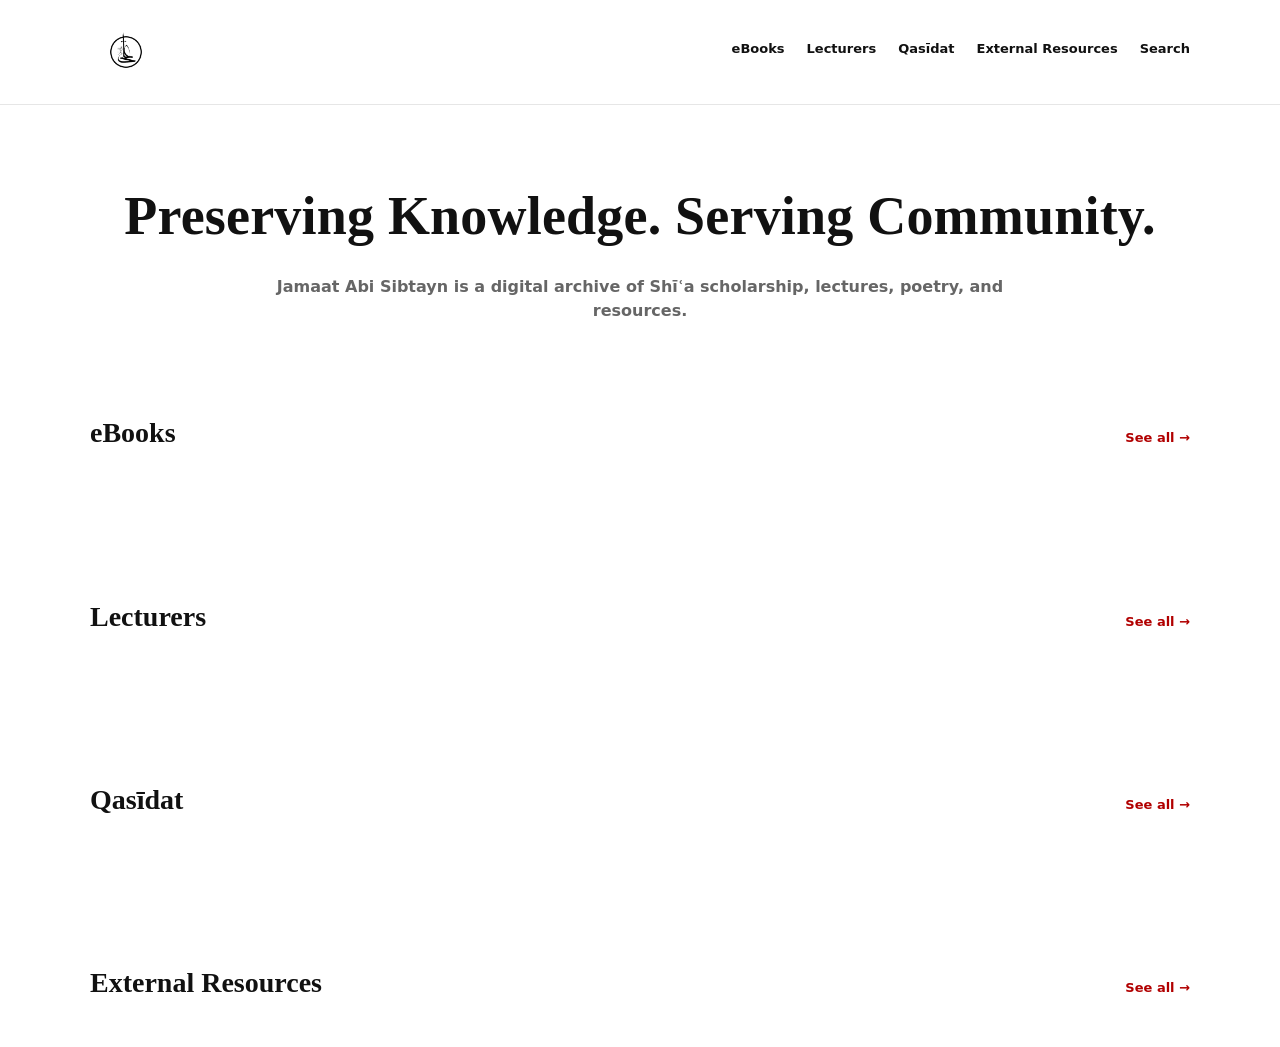
==== commit 1f6caa7a: "Update index.html" ====
--- a/index.html
+++ b/index.html
@@ -2,49 +2,77 @@
 <html lang="en">
 <head>
 <meta charset="UTF-8">
-<meta name="viewport" content="width=device-width, initial-scale=1">
 <title>Jamaat Abi Sibtayn</title>
 <link rel="stylesheet" href="style.css">
 </head>
+
 <body>
 
 <header class="site-header">
-  <div class="container">
+<div class="container">
 
-    <a href="index.html" class="logo-link">
-      <img src="logo.png" alt="Jamaat Abi Sibtayn">
-    </a>
+<a href="index.html" class="logo-link">
+<img src="logo.png">
+</a>
 
-    <nav>
-      <a href="ebooks.html">eBooks</a>
-      <a href="majalis.html">Majālis</a>
-      <a href="qasidat.html">Qasīdat</a>
-      <a href="resources.html">Resources</a>
-      <a href="search.html">Search</a>
-    </nav>
+<nav>
+<a href="ebooks.html">eBooks</a>
+<a href="lecturers.html">Lecturers</a>
+<a href="qasidat.html">Qasīdat</a>
+<a href="links.html">External Resources</a>
+<a href="search.html">Search</a>
+</nav>
 
-  </div>
+</div>
 </header>
+
+
+<section class="hero container">
+<h1>Preserving Knowledge. Serving Community.</h1>
+<p>
+Jamaat Abi Sibtayn is a digital archive of Shīʿa scholarship,
+lectures, poetry, and resources.
+</p>
+</section>
+
 
 <main class="container">
 
-<section class="hero">
-  <h1>Preserving Knowledge. Serving Community.</h1>
-  <p>An official digital archive and platform of Jamaat Abi Sibtayn.</p>
+<section class="section">
+<div class="section-header">
+<h2>eBooks</h2>
+<a class="see-all" href="ebooks.html">See all →</a>
+</div>
+<div id="home-ebooks" class="carousel"></div>
 </section>
 
-<div id="home-sections"></div>
+<section class="section">
+<div class="section-header">
+<h2>Lecturers</h2>
+<a class="see-all" href="lecturers.html">See all →</a>
+</div>
+<div id="home-lecturers" class="carousel"></div>
+</section>
+
+<section class="section">
+<div class="section-header">
+<h2>Qasīdat</h2>
+<a class="see-all" href="qasidat.html">See all →</a>
+</div>
+<div id="home-qasidat" class="carousel"></div>
+</section>
+
+<section class="section">
+<div class="section-header">
+<h2>External Resources</h2>
+<a class="see-all" href="links.html">See all →</a>
+</div>
+<div id="home-links" class="carousel"></div>
+</section>
 
 </main>
 
-<footer class="site-footer">
-  © 2026 Jamaat Abi Sibtayn
-</footer>
-
 <script src="render.js"></script>
-<script>
-renderHome();
-</script>
 
 </body>
 </html>
--- a/style.css
+++ b/style.css
@@ -98,7 +98,7 @@
 }
 
 .logo-link img{
-  height: 42px;
+  height: 72px;
   transition: filter .15s ease;
 }
 
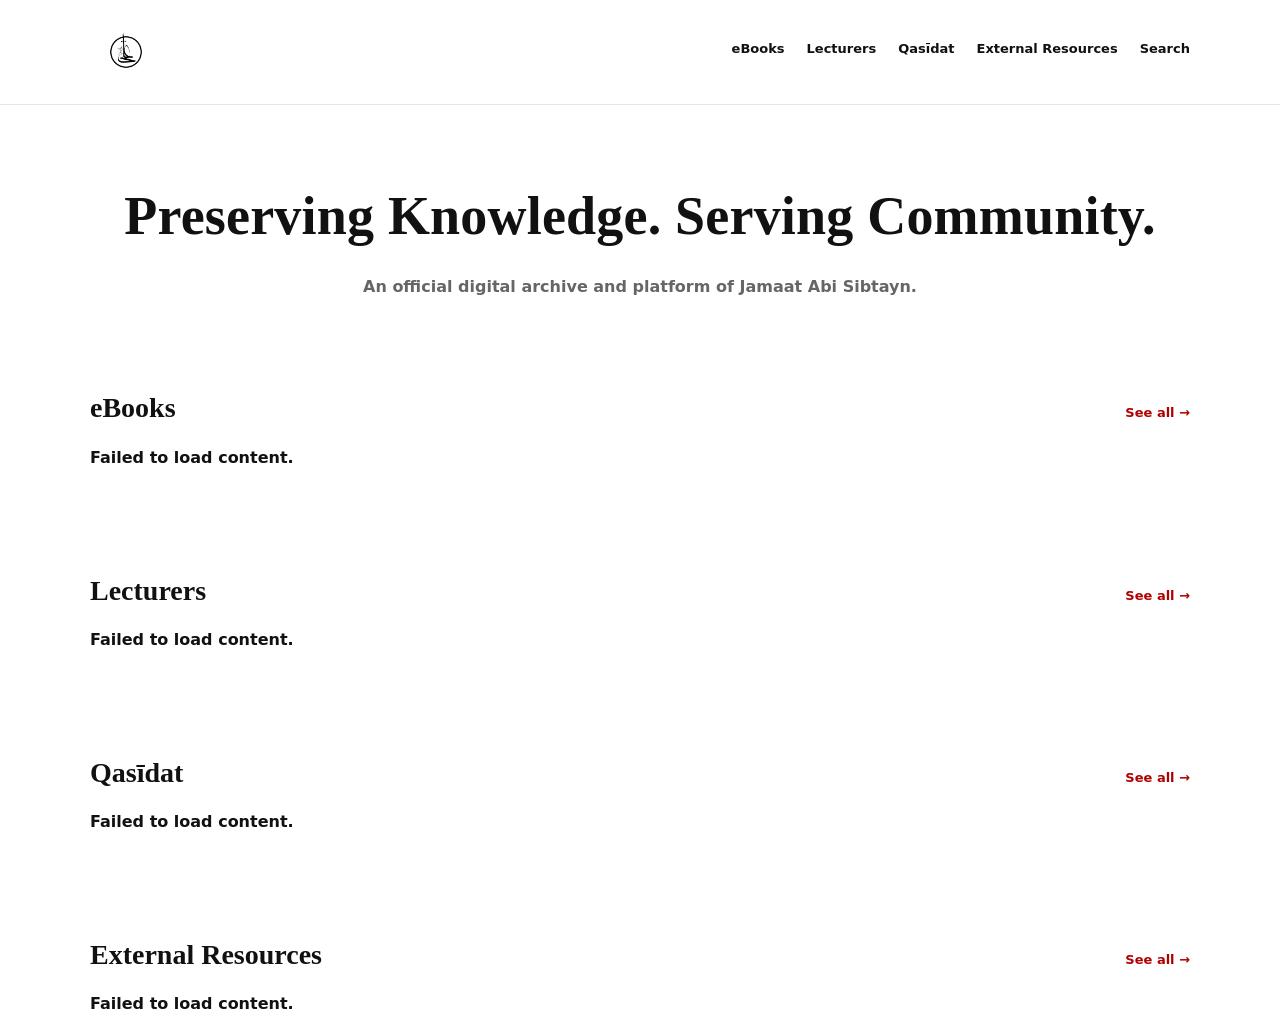
==== commit 85b02db7: "Update index.html" ====
--- a/index.html
+++ b/index.html
@@ -1,78 +1,68 @@
-<!DOCTYPE html>
+<!doctype html>
 <html lang="en">
 <head>
-<meta charset="UTF-8">
-<title>Jamaat Abi Sibtayn</title>
-<link rel="stylesheet" href="style.css">
+  <meta charset="utf-8" />
+  <meta name="viewport" content="width=device-width,initial-scale=1" />
+  <title>Jamaat Abi Sibtayn</title>
+  <link rel="stylesheet" href="style.css" />
 </head>
 
-<body>
+<body data-page="home">
+  <header class="site-header">
+    <div class="container">
+      <a class="logo-link" href="index.html" aria-label="Home">
+        <img src="logo.png" alt="Jamaat Abi Sibtayn logo">
+      </a>
 
-<header class="site-header">
-<div class="container">
+      <nav>
+        <a href="ebooks.html">eBooks</a>
+        <a href="lecturers.html">Lecturers</a>
+        <a href="qasidat.html">Qasīdat</a>
+        <a href="links.html">External Resources</a>
+        <a href="search.html">Search</a>
+      </nav>
+    </div>
+  </header>
 
-<a href="index.html" class="logo-link">
-<img src="logo.png">
-</a>
+  <main class="container">
+    <section class="hero">
+      <h1>Preserving Knowledge. Serving Community.</h1>
+      <p>An official digital archive and platform of Jamaat Abi Sibtayn.</p>
+    </section>
 
-<nav>
-<a href="ebooks.html">eBooks</a>
-<a href="lecturers.html">Lecturers</a>
-<a href="qasidat.html">Qasīdat</a>
-<a href="links.html">External Resources</a>
-<a href="search.html">Search</a>
-</nav>
+    <section class="section">
+      <div class="section-header">
+        <h2>eBooks</h2>
+        <a class="see-all" href="ebooks.html">See all →</a>
+      </div>
+      <div id="home-ebooks"></div>
+    </section>
 
-</div>
-</header>
+    <section class="section">
+      <div class="section-header">
+        <h2>Lecturers</h2>
+        <a class="see-all" href="lecturers.html">See all →</a>
+      </div>
+      <div id="home-lecturers"></div>
+    </section>
 
+    <section class="section">
+      <div class="section-header">
+        <h2>Qasīdat</h2>
+        <a class="see-all" href="qasidat.html">See all →</a>
+      </div>
+      <div id="home-qasidat"></div>
+    </section>
 
-<section class="hero container">
-<h1>Preserving Knowledge. Serving Community.</h1>
-<p>
-Jamaat Abi Sibtayn is a digital archive of Shīʿa scholarship,
-lectures, poetry, and resources.
-</p>
-</section>
+    <section class="section">
+      <div class="section-header">
+        <h2>External Resources</h2>
+        <a class="see-all" href="links.html">See all →</a>
+      </div>
+      <div id="home-links"></div>
+    </section>
+  </main>
 
-
-<main class="container">
-
-<section class="section">
-<div class="section-header">
-<h2>eBooks</h2>
-<a class="see-all" href="ebooks.html">See all →</a>
-</div>
-<div id="home-ebooks" class="carousel"></div>
-</section>
-
-<section class="section">
-<div class="section-header">
-<h2>Lecturers</h2>
-<a class="see-all" href="lecturers.html">See all →</a>
-</div>
-<div id="home-lecturers" class="carousel"></div>
-</section>
-
-<section class="section">
-<div class="section-header">
-<h2>Qasīdat</h2>
-<a class="see-all" href="qasidat.html">See all →</a>
-</div>
-<div id="home-qasidat" class="carousel"></div>
-</section>
-
-<section class="section">
-<div class="section-header">
-<h2>External Resources</h2>
-<a class="see-all" href="links.html">See all →</a>
-</div>
-<div id="home-links" class="carousel"></div>
-</section>
-
-</main>
-
-<script src="render.js"></script>
-
+  <script src="render.js"></script>
 </body>
 </html>
